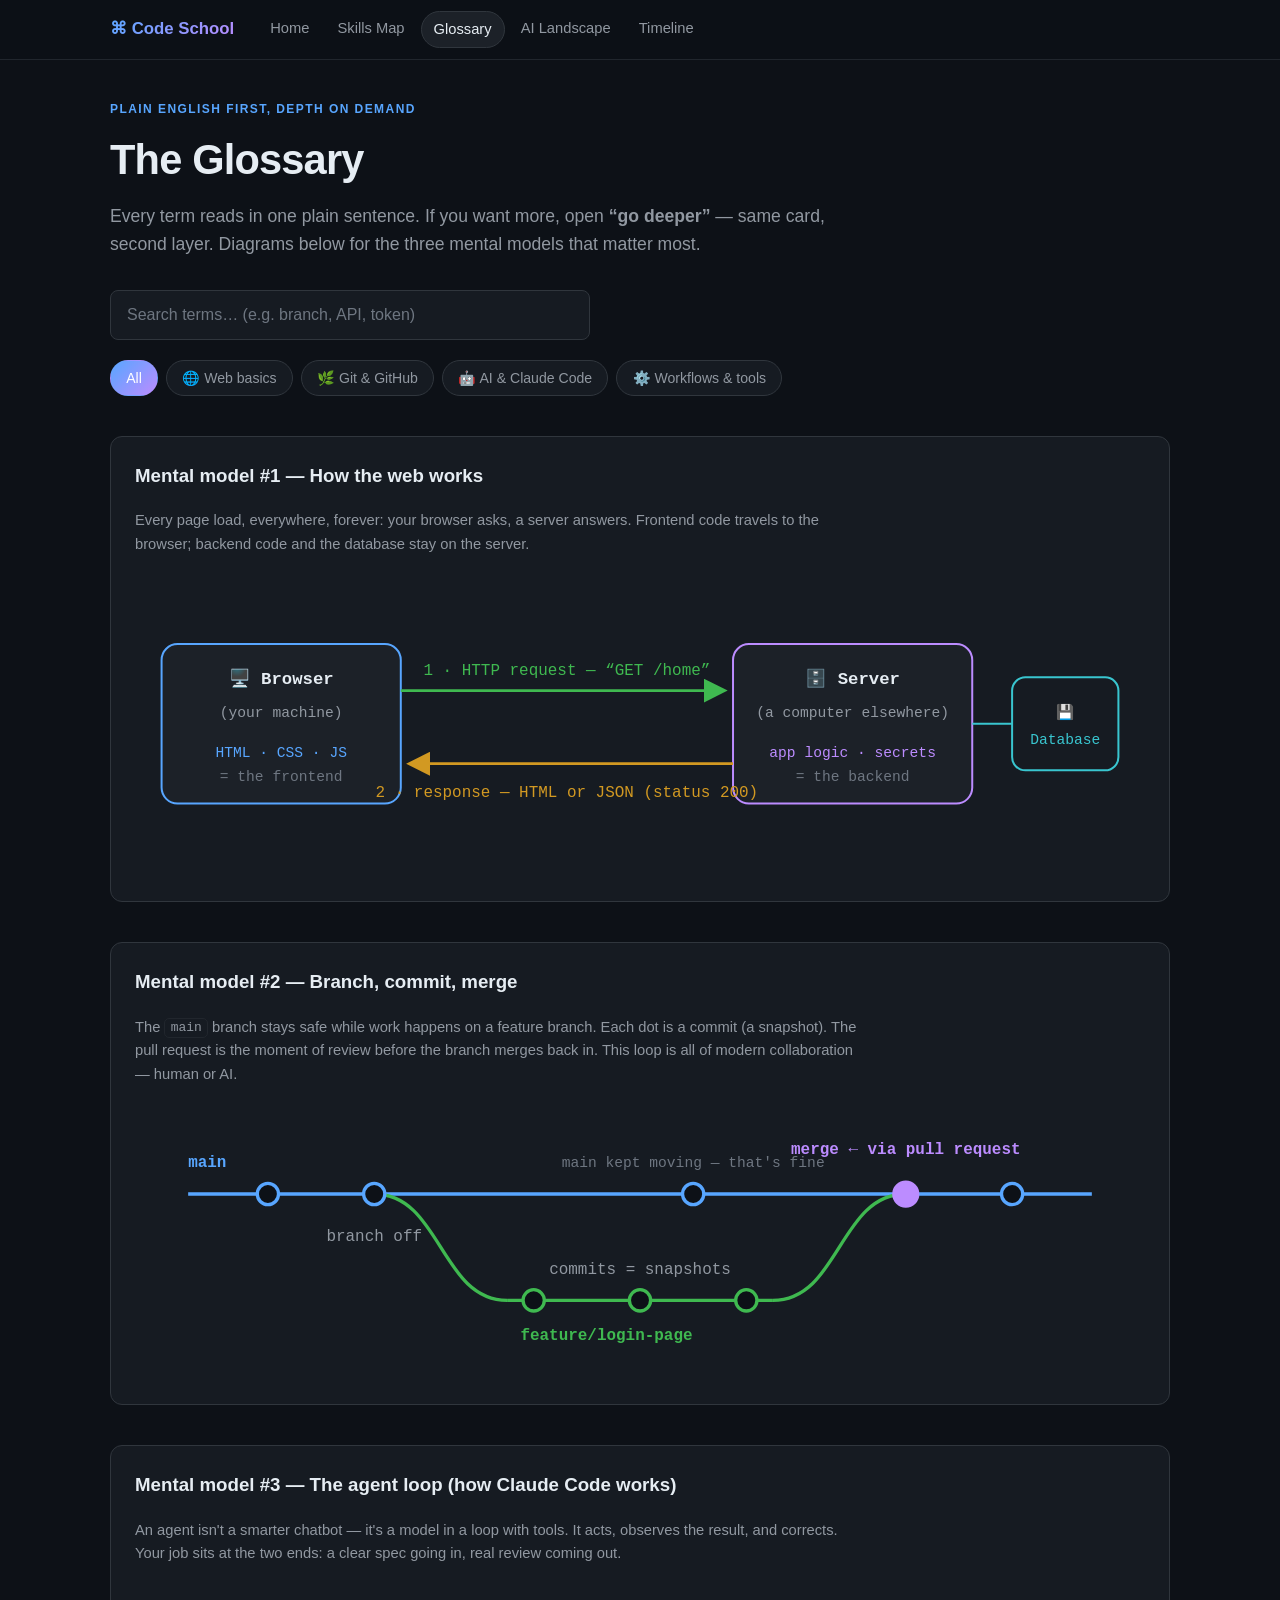
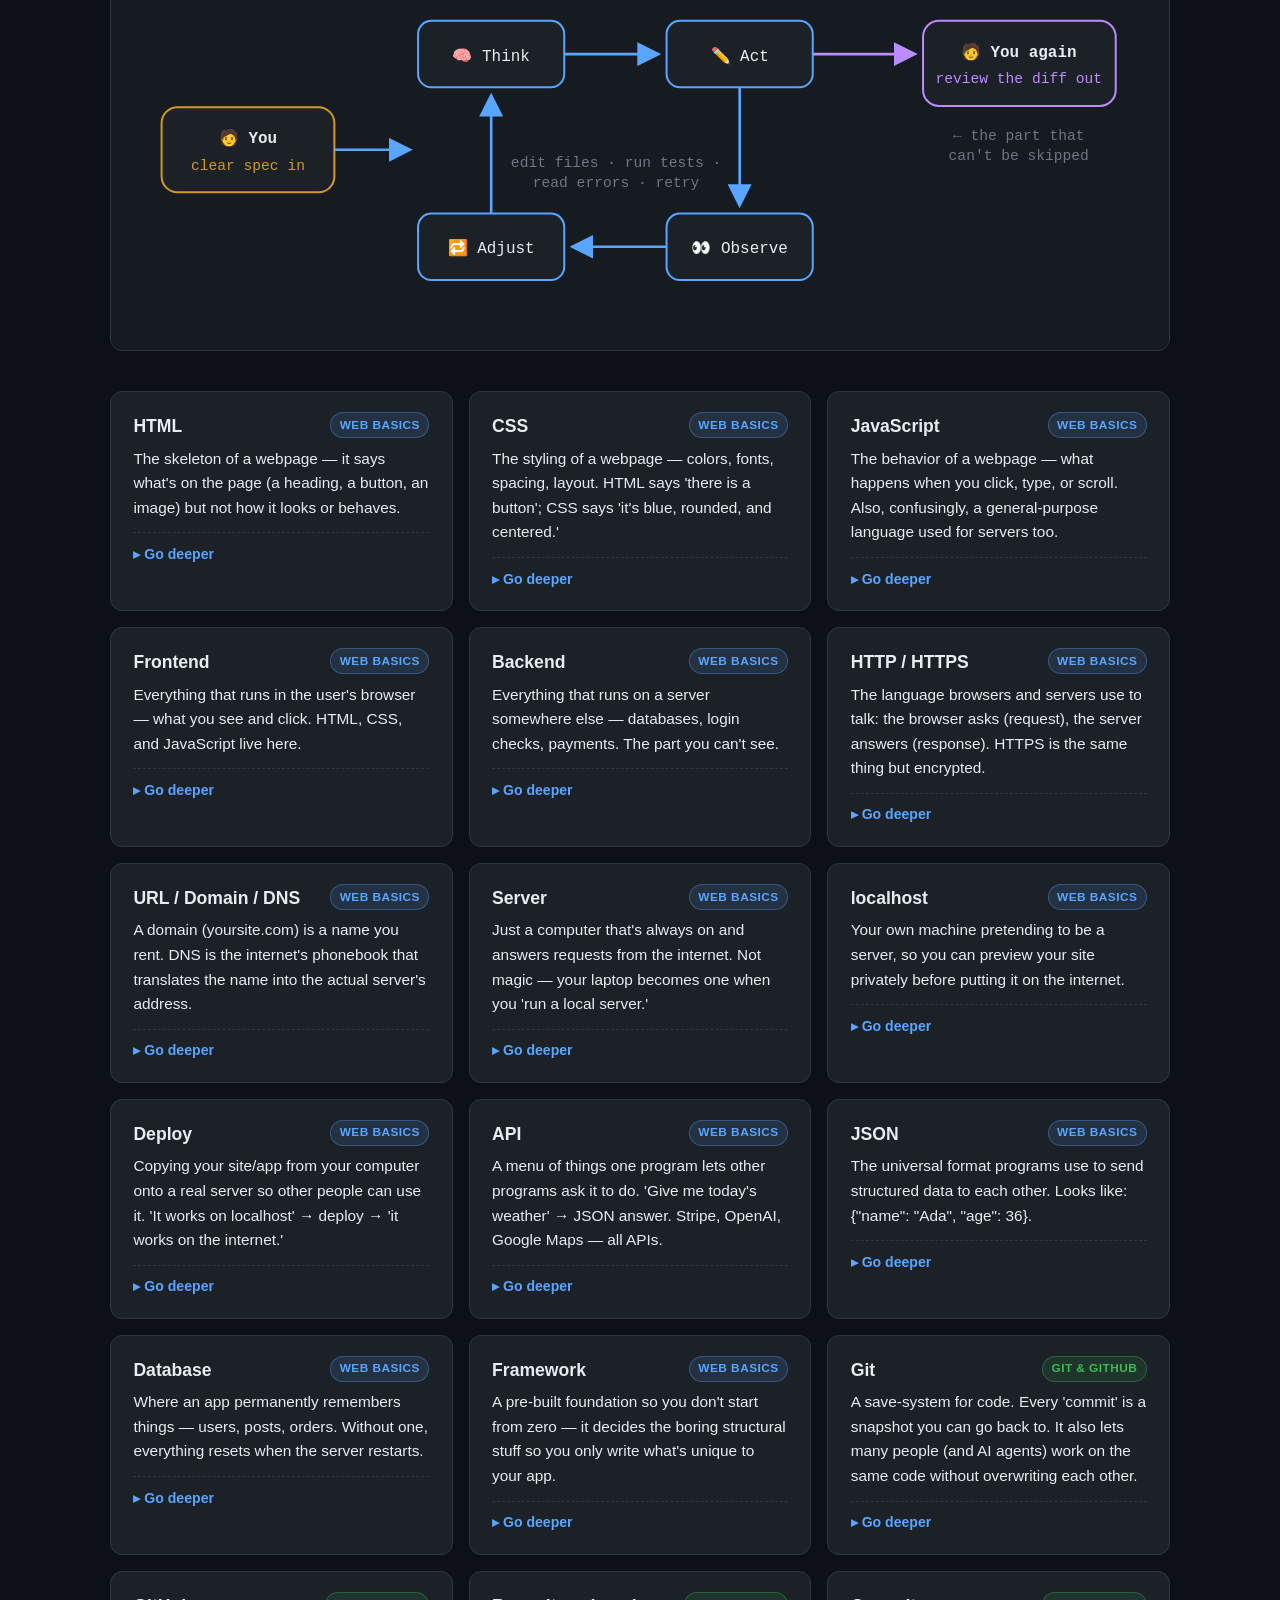
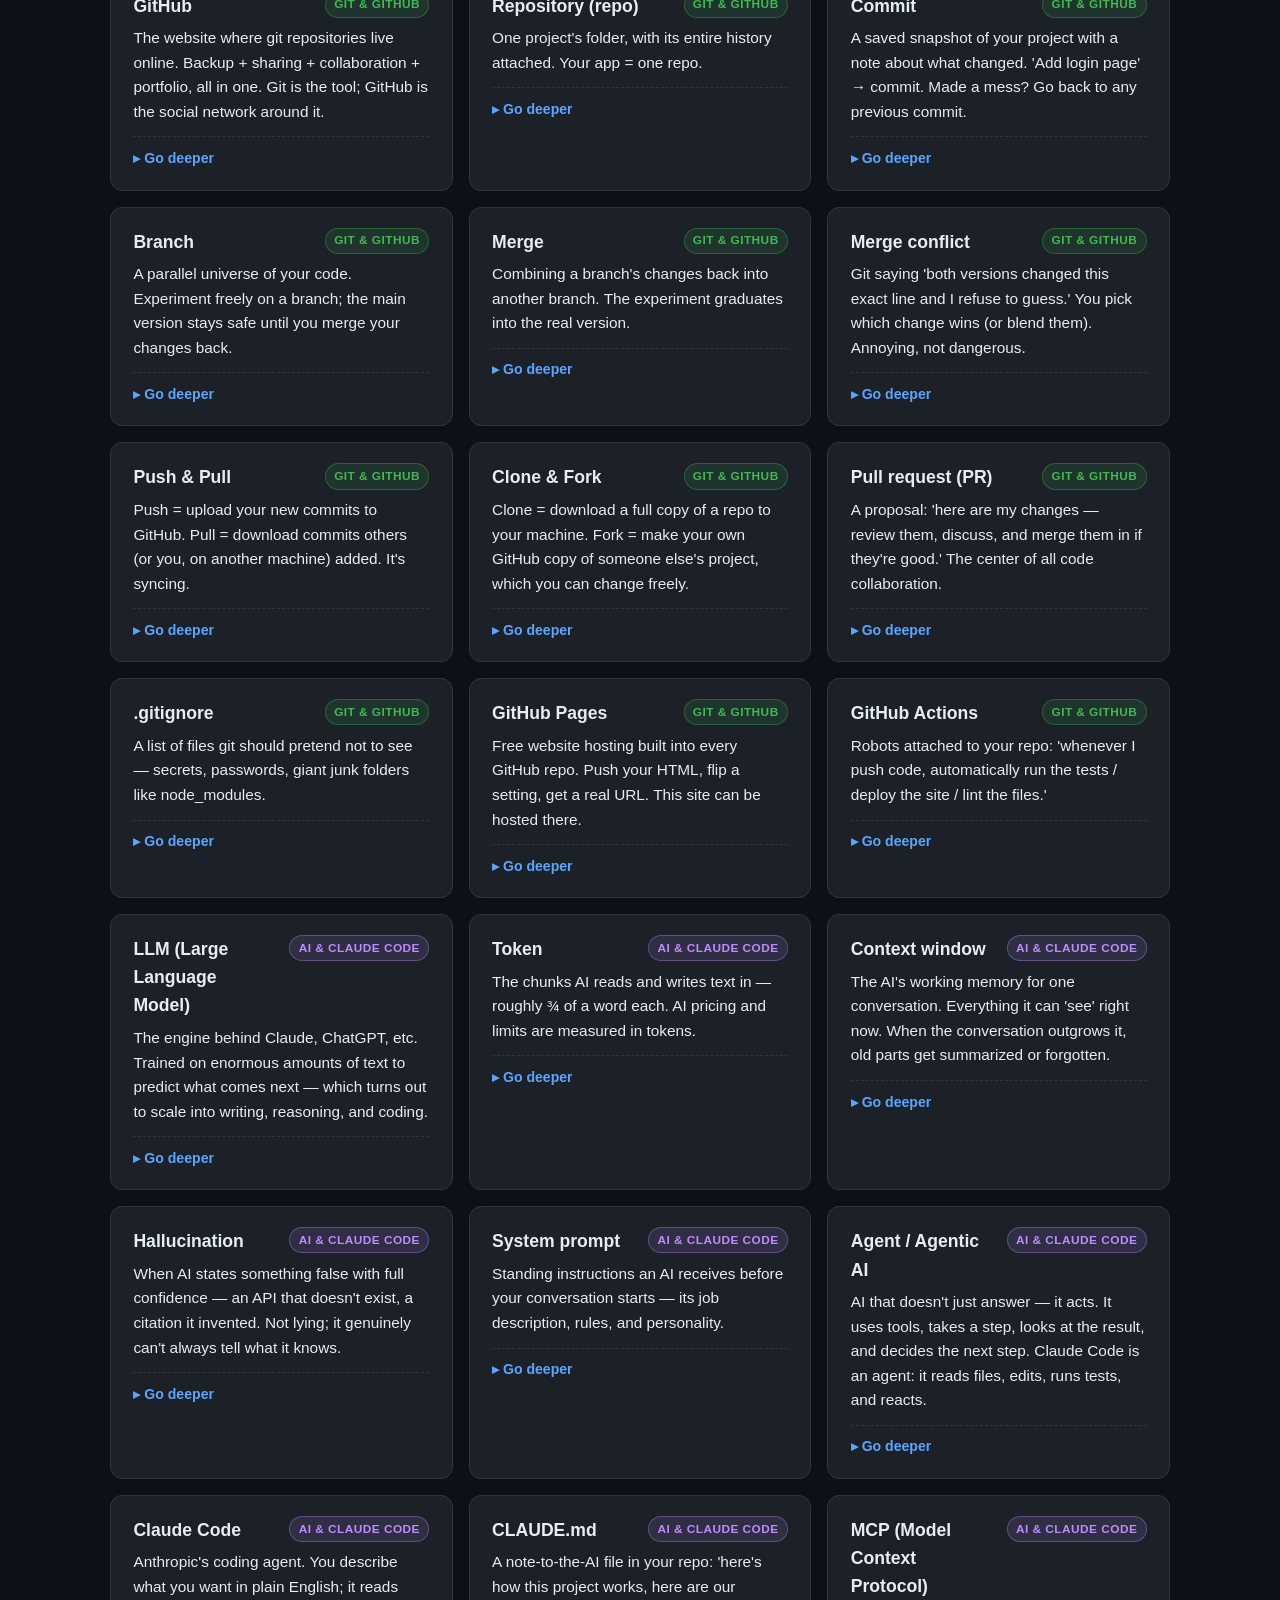
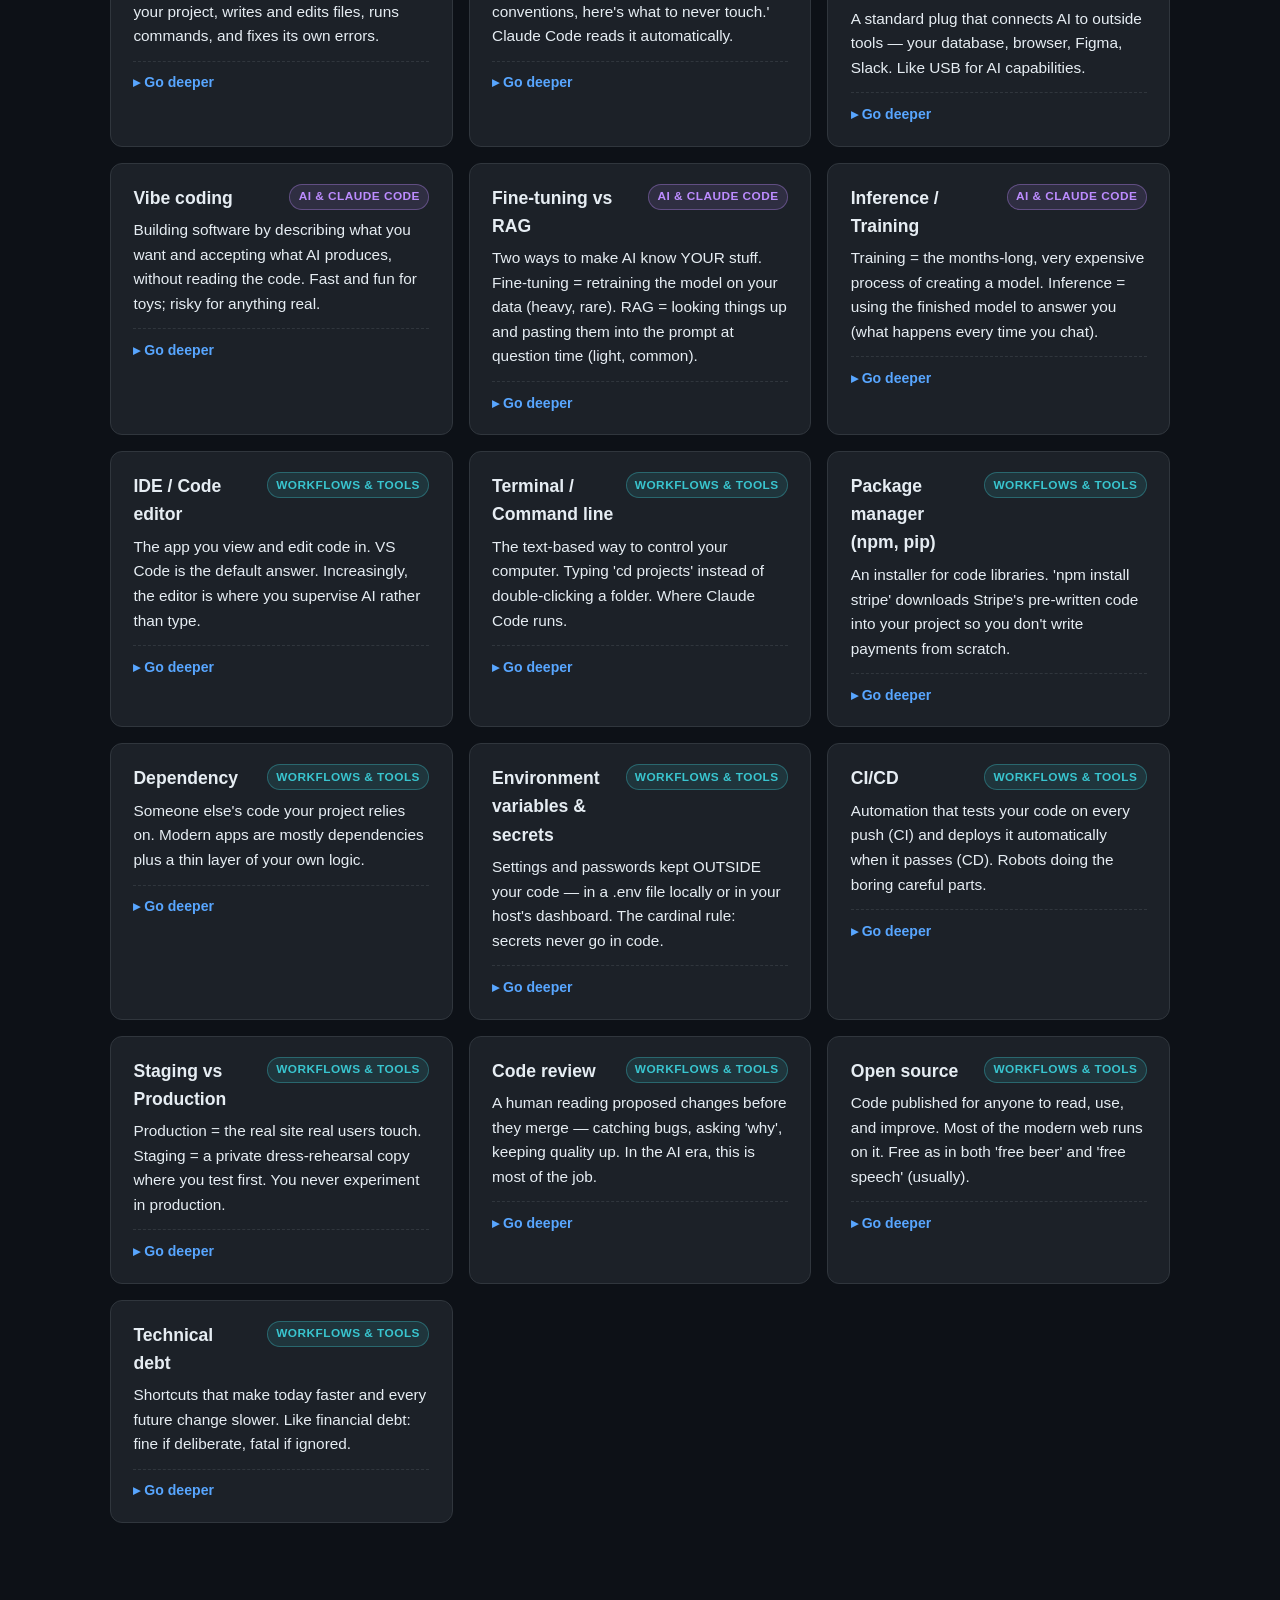
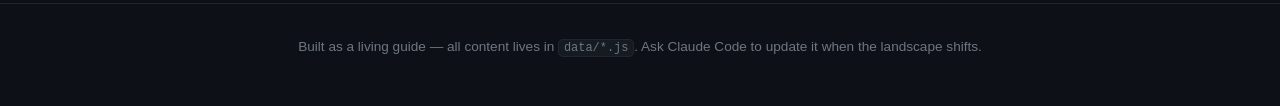
==== glossary.html @ ea749954 "Initial commit" ====
<!DOCTYPE html>
<html lang="en">
<head>
  <meta charset="UTF-8" />
  <meta name="viewport" content="width=device-width, initial-scale=1.0" />
  <title>Glossary — Code School</title>
  <link rel="stylesheet" href="css/style.css" />
</head>
<body data-page="glossary">

  <main class="wrap">
    <header class="page-head">
      <div class="kicker">Plain English first, depth on demand</div>
      <h1>The Glossary</h1>
      <p class="lede">
        Every term reads in one plain sentence. If you want more, open
        <strong>“go deeper”</strong> — same card, second layer. Diagrams below for the
        three mental models that matter most.
      </p>
    </header>

    <input class="search" id="search" type="search" placeholder="Search terms… (e.g. branch, API, token)" />

    <div class="chips" id="cat-chips">
      <button class="chip on" data-cat="all">All</button>
      <button class="chip" data-cat="web">🌐 Web basics</button>
      <button class="chip" data-cat="git">🌿 Git &amp; GitHub</button>
      <button class="chip" data-cat="ai">🤖 AI &amp; Claude Code</button>
      <button class="chip" data-cat="workflow">⚙️ Workflows &amp; tools</button>
    </div>

    <!-- ============ DIAGRAM 1: how the web works ============ -->
    <section class="diagram-block" data-diagram data-cats="web all">
      <h3>Mental model #1 — How the web works</h3>
      <p class="caption">
        Every page load, everywhere, forever: your browser asks, a server answers.
        Frontend code travels to the browser; backend code and the database stay on the server.
      </p>
      <svg viewBox="0 0 760 230" xmlns="http://www.w3.org/2000/svg" font-family="ui-monospace, Menlo, monospace" font-size="13">
        <!-- browser -->
        <rect x="20" y="55" width="180" height="120" rx="12" fill="#1c2128" stroke="#58a6ff" stroke-width="1.5"/>
        <text x="110" y="85" text-anchor="middle" fill="#e6edf3" font-weight="bold">🖥️ Browser</text>
        <text x="110" y="110" text-anchor="middle" fill="#9198a1" font-size="11">(your machine)</text>
        <text x="110" y="140" text-anchor="middle" fill="#58a6ff" font-size="11">HTML · CSS · JS</text>
        <text x="110" y="158" text-anchor="middle" fill="#6e7681" font-size="11">= the frontend</text>
        <!-- server -->
        <rect x="450" y="55" width="180" height="120" rx="12" fill="#1c2128" stroke="#bc8cff" stroke-width="1.5"/>
        <text x="540" y="85" text-anchor="middle" fill="#e6edf3" font-weight="bold">🗄️ Server</text>
        <text x="540" y="110" text-anchor="middle" fill="#9198a1" font-size="11">(a computer elsewhere)</text>
        <text x="540" y="140" text-anchor="middle" fill="#bc8cff" font-size="11">app logic · secrets</text>
        <text x="540" y="158" text-anchor="middle" fill="#6e7681" font-size="11">= the backend</text>
        <!-- db -->
        <rect x="660" y="80" width="80" height="70" rx="10" fill="#161b22" stroke="#39c5cf" stroke-width="1.5"/>
        <text x="700" y="110" text-anchor="middle" fill="#39c5cf" font-size="11">💾</text>
        <text x="700" y="130" text-anchor="middle" fill="#39c5cf" font-size="11">Database</text>
        <line x1="630" y1="115" x2="660" y2="115" stroke="#39c5cf" stroke-width="1.5"/>
        <!-- request arrow -->
        <line x1="200" y1="90" x2="442" y2="90" stroke="#3fb950" stroke-width="2" marker-end="url(#ag)"/>
        <text x="325" y="78" text-anchor="middle" fill="#3fb950" font-size="12">1 · HTTP request — “GET /home”</text>
        <!-- response arrow -->
        <line x1="450" y1="145" x2="208" y2="145" stroke="#d29922" stroke-width="2" marker-end="url(#ay)"/>
        <text x="325" y="170" text-anchor="middle" fill="#d29922" font-size="12">2 · response — HTML or JSON (status 200)</text>
        <defs>
          <marker id="ag" markerWidth="9" markerHeight="9" refX="7" refY="4.5" orient="auto"><path d="M0,0 L9,4.5 L0,9 z" fill="#3fb950"/></marker>
          <marker id="ay" markerWidth="9" markerHeight="9" refX="7" refY="4.5" orient="auto"><path d="M0,0 L9,4.5 L0,9 z" fill="#d29922"/></marker>
        </defs>
      </svg>
    </section>

    <!-- ============ DIAGRAM 2: git branching ============ -->
    <section class="diagram-block" data-diagram data-cats="git all">
      <h3>Mental model #2 — Branch, commit, merge</h3>
      <p class="caption">
        The <code>main</code> branch stays safe while work happens on a feature branch.
        Each dot is a commit (a snapshot). The pull request is the moment of review
        before the branch merges back in. This loop is all of modern collaboration —
        human or AI.
      </p>
      <svg viewBox="0 0 760 210" xmlns="http://www.w3.org/2000/svg" font-family="ui-monospace, Menlo, monospace" font-size="12">
        <!-- main line -->
        <line x1="40" y1="70" x2="720" y2="70" stroke="#58a6ff" stroke-width="2.5"/>
        <text x="40" y="50" fill="#58a6ff" font-weight="bold">main</text>
        <!-- branch out -->
        <path d="M 180 70 C 230 70 230 150 280 150" fill="none" stroke="#3fb950" stroke-width="2.5"/>
        <line x1="280" y1="150" x2="480" y2="150" stroke="#3fb950" stroke-width="2.5"/>
        <path d="M 480 150 C 530 150 530 70 580 70" fill="none" stroke="#3fb950" stroke-width="2.5"/>
        <text x="290" y="180" fill="#3fb950" font-weight="bold">feature/login-page</text>
        <!-- commits on main -->
        <circle cx="100" cy="70" r="8" fill="#0d1117" stroke="#58a6ff" stroke-width="2.5"/>
        <circle cx="180" cy="70" r="8" fill="#0d1117" stroke="#58a6ff" stroke-width="2.5"/>
        <circle cx="420" cy="70" r="8" fill="#0d1117" stroke="#58a6ff" stroke-width="2.5"/>
        <circle cx="580" cy="70" r="9" fill="#bc8cff" stroke="#bc8cff" stroke-width="2.5"/>
        <circle cx="660" cy="70" r="8" fill="#0d1117" stroke="#58a6ff" stroke-width="2.5"/>
        <!-- commits on branch -->
        <circle cx="300" cy="150" r="8" fill="#0d1117" stroke="#3fb950" stroke-width="2.5"/>
        <circle cx="380" cy="150" r="8" fill="#0d1117" stroke="#3fb950" stroke-width="2.5"/>
        <circle cx="460" cy="150" r="8" fill="#0d1117" stroke="#3fb950" stroke-width="2.5"/>
        <!-- labels -->
        <text x="180" y="105" text-anchor="middle" fill="#9198a1">branch off</text>
        <text x="380" y="130" text-anchor="middle" fill="#9198a1">commits = snapshots</text>
        <text x="580" y="40" text-anchor="middle" fill="#bc8cff" font-weight="bold">merge ← via pull request</text>
        <text x="420" y="50" text-anchor="middle" fill="#6e7681" font-size="11">main kept moving — that's fine</text>
      </svg>
    </section>

    <!-- ============ DIAGRAM 3: the agent loop ============ -->
    <section class="diagram-block" data-diagram data-cats="ai all">
      <h3>Mental model #3 — The agent loop (how Claude Code works)</h3>
      <p class="caption">
        An agent isn't a smarter chatbot — it's a model in a loop with tools. It acts,
        observes the result, and corrects. Your job sits at the two ends: a clear spec
        going in, real review coming out.
      </p>
      <svg viewBox="0 0 760 260" xmlns="http://www.w3.org/2000/svg" font-family="ui-monospace, Menlo, monospace" font-size="12">
        <defs>
          <marker id="ab" markerWidth="9" markerHeight="9" refX="7" refY="4.5" orient="auto"><path d="M0,0 L9,4.5 L0,9 z" fill="#58a6ff"/></marker>
          <marker id="ap" markerWidth="9" markerHeight="9" refX="7" refY="4.5" orient="auto"><path d="M0,0 L9,4.5 L0,9 z" fill="#bc8cff"/></marker>
        </defs>
        <!-- you (spec) -->
        <rect x="20" y="95" width="130" height="64" rx="12" fill="#1c2128" stroke="#d29922" stroke-width="1.5"/>
        <text x="85" y="122" text-anchor="middle" fill="#e6edf3" font-weight="bold">🧑 You</text>
        <text x="85" y="142" text-anchor="middle" fill="#d29922" font-size="11">clear spec in</text>
        <line x1="150" y1="127" x2="205" y2="127" stroke="#58a6ff" stroke-width="2" marker-end="url(#ab)"/>
        <!-- loop boxes -->
        <rect x="213" y="30" width="110" height="50" rx="10" fill="#1c2128" stroke="#58a6ff" stroke-width="1.5"/>
        <text x="268" y="60" text-anchor="middle" fill="#e6edf3">🧠 Think</text>
        <rect x="400" y="30" width="110" height="50" rx="10" fill="#1c2128" stroke="#58a6ff" stroke-width="1.5"/>
        <text x="455" y="60" text-anchor="middle" fill="#e6edf3">✏️ Act</text>
        <rect x="400" y="175" width="110" height="50" rx="10" fill="#1c2128" stroke="#58a6ff" stroke-width="1.5"/>
        <text x="455" y="205" text-anchor="middle" fill="#e6edf3">👀 Observe</text>
        <rect x="213" y="175" width="110" height="50" rx="10" fill="#1c2128" stroke="#58a6ff" stroke-width="1.5"/>
        <text x="268" y="205" text-anchor="middle" fill="#e6edf3">🔁 Adjust</text>
        <!-- loop arrows -->
        <line x1="323" y1="55" x2="392" y2="55" stroke="#58a6ff" stroke-width="2" marker-end="url(#ab)"/>
        <line x1="455" y1="80" x2="455" y2="167" stroke="#58a6ff" stroke-width="2" marker-end="url(#ab)"/>
        <line x1="400" y1="200" x2="331" y2="200" stroke="#58a6ff" stroke-width="2" marker-end="url(#ab)"/>
        <line x1="268" y1="175" x2="268" y2="88" stroke="#58a6ff" stroke-width="2" marker-end="url(#ab)"/>
        <text x="362" y="140" text-anchor="middle" fill="#6e7681" font-size="11">edit files · run tests ·</text>
        <text x="362" y="155" text-anchor="middle" fill="#6e7681" font-size="11">read errors · retry</text>
        <!-- out to review -->
        <line x1="510" y1="55" x2="585" y2="55" stroke="#bc8cff" stroke-width="2" marker-end="url(#ap)"/>
        <rect x="593" y="30" width="145" height="64" rx="12" fill="#1c2128" stroke="#bc8cff" stroke-width="1.5"/>
        <text x="665" y="57" text-anchor="middle" fill="#e6edf3" font-weight="bold">🧑 You again</text>
        <text x="665" y="77" text-anchor="middle" fill="#bc8cff" font-size="11">review the diff out</text>
        <text x="665" y="120" text-anchor="middle" fill="#6e7681" font-size="11">← the part that</text>
        <text x="665" y="135" text-anchor="middle" fill="#6e7681" font-size="11">can't be skipped</text>
      </svg>
    </section>

    <div id="terms-root" class="grid grid-2" style="margin-top: 2rem;"></div>
    <p id="no-results" class="hidden" style="color: var(--text-dim); text-align: center; margin-top: 2rem;">
      No terms match — try fewer letters?
    </p>
  </main>

  <script src="data/glossary-data.js"></script>
  <script>
    const termsRoot = document.getElementById("terms-root");
    const noResults = document.getElementById("no-results");
    const searchBox = document.getElementById("search");
    let activeCat = "all";

    function esc(s) {
      return s ? s.replace(/&/g, "&amp;").replace(/</g, "&lt;").replace(/>/g, "&gt;") : "";
    }

    function render() {
      const q = searchBox.value.trim().toLowerCase();
      const shown = GLOSSARY.filter((t) => {
        const catOk = activeCat === "all" || t.cat === activeCat;
        const qOk = !q || (t.term + " " + t.eli5 + " " + (t.deeper || "")).toLowerCase().includes(q);
        return catOk && qOk;
      });

      // diagrams only show when their category (or All) is active and there's no search
      document.querySelectorAll("[data-diagram]").forEach((d) => {
        const ok = !q && d.dataset.cats.split(" ").includes(activeCat);
        d.classList.toggle("hidden", !ok);
      });

      termsRoot.innerHTML = shown
        .map((t) => {
          const cat = GLOSSARY_CATS[t.cat];
          return `
          <div class="card term-card">
            <div class="term-top">
              <h3>${esc(t.term)}</h3>
              <span class="badge ${cat.badge}">${cat.label}</span>
            </div>
            <p class="eli5">${esc(t.eli5)}</p>
            ${
              t.deeper
                ? `<details class="deeper">
                    <summary>Go deeper</summary>
                    <div class="deeper-body">${esc(t.deeper)}</div>
                  </details>`
                : ""
            }
          </div>`;
        })
        .join("");

      noResults.classList.toggle("hidden", shown.length > 0);
    }

    document.getElementById("cat-chips").addEventListener("click", (e) => {
      const btn = e.target.closest(".chip");
      if (!btn) return;
      document.querySelectorAll("#cat-chips .chip").forEach((c) => c.classList.remove("on"));
      btn.classList.add("on");
      activeCat = btn.dataset.cat;
      render();
    });

    searchBox.addEventListener("input", render);
    render();
  </script>
  <script src="js/main.js"></script>
</body>
</html>
---- css/style.css ----
/* ============================================================
   Code School — shared design system
   ============================================================ */

:root {
  --bg: #0d1117;
  --bg-raised: #161b22;
  --bg-card: #1c2128;
  --border: #30363d;
  --border-soft: #21262d;
  --text: #e6edf3;
  --text-dim: #9198a1;
  --text-faint: #6e7681;

  --accent: #58a6ff;
  --accent-2: #bc8cff;
  --gradient: linear-gradient(135deg, #58a6ff, #bc8cff);

  --green: #3fb950;
  --green-bg: rgba(63, 185, 80, 0.12);
  --yellow: #d29922;
  --yellow-bg: rgba(210, 153, 34, 0.12);
  --red: #f85149;
  --red-bg: rgba(248, 81, 73, 0.12);
  --gray: #8b949e;
  --gray-bg: rgba(139, 148, 158, 0.12);
  --cyan: #39c5cf;
  --cyan-bg: rgba(57, 197, 207, 0.12);

  --radius: 12px;
  --radius-sm: 8px;
  --maxw: 1100px;
  --font: -apple-system, BlinkMacSystemFont, "Segoe UI", Roboto, Helvetica, Arial, sans-serif;
  --mono: ui-monospace, "SF Mono", SFMono-Regular, Menlo, Consolas, monospace;
}

* { box-sizing: border-box; }

html { scroll-behavior: smooth; }

body {
  margin: 0;
  background: var(--bg);
  color: var(--text);
  font-family: var(--font);
  line-height: 1.6;
  -webkit-font-smoothing: antialiased;
}

a { color: var(--accent); text-decoration: none; }
a:hover { text-decoration: underline; }

code, .mono {
  font-family: var(--mono);
  font-size: 0.88em;
  background: var(--bg-raised);
  border: 1px solid var(--border-soft);
  border-radius: 5px;
  padding: 0.1em 0.4em;
}

/* ---------- Nav ---------- */

.nav {
  position: sticky;
  top: 0;
  z-index: 50;
  background: rgba(13, 17, 23, 0.85);
  backdrop-filter: blur(12px);
  border-bottom: 1px solid var(--border-soft);
}

.nav-inner {
  max-width: var(--maxw);
  margin: 0 auto;
  padding: 0.7rem 1.25rem;
  display: flex;
  align-items: center;
  gap: 1.5rem;
  flex-wrap: wrap;
}

.nav-logo {
  font-weight: 700;
  font-size: 1.05rem;
  background: var(--gradient);
  -webkit-background-clip: text;
  background-clip: text;
  color: transparent;
  white-space: nowrap;
}
.nav-logo:hover { text-decoration: none; }

.nav-links {
  display: flex;
  gap: 0.25rem;
  flex-wrap: wrap;
}

.nav-links a {
  color: var(--text-dim);
  padding: 0.35rem 0.75rem;
  border-radius: 999px;
  font-size: 0.92rem;
  transition: color 0.15s, background 0.15s;
}

.nav-links a:hover {
  color: var(--text);
  background: var(--bg-card);
  text-decoration: none;
}

.nav-links a.active {
  color: var(--text);
  background: var(--bg-card);
  border: 1px solid var(--border);
}

/* ---------- Layout ---------- */

.wrap {
  max-width: var(--maxw);
  margin: 0 auto;
  padding: 2.5rem 1.25rem 5rem;
}

.page-head { margin-bottom: 2rem; }

.page-head h1 {
  font-size: clamp(1.8rem, 4vw, 2.6rem);
  margin: 0 0 0.5rem;
  letter-spacing: -0.02em;
}

.page-head .lede {
  color: var(--text-dim);
  font-size: 1.1rem;
  max-width: 46rem;
  margin: 0;
}

.kicker {
  text-transform: uppercase;
  letter-spacing: 0.12em;
  font-size: 0.75rem;
  font-weight: 600;
  color: var(--accent);
  margin-bottom: 0.5rem;
}

/* ---------- Cards ---------- */

.card {
  background: var(--bg-card);
  border: 1px solid var(--border);
  border-radius: var(--radius);
  padding: 1.25rem 1.4rem;
}

.card h3 { margin: 0 0 0.4rem; font-size: 1.05rem; }

.grid {
  display: grid;
  gap: 1rem;
}
.grid-2 { grid-template-columns: repeat(auto-fill, minmax(320px, 1fr)); }
.grid-3 { grid-template-columns: repeat(auto-fill, minmax(260px, 1fr)); }

/* ---------- Badges & pills ---------- */

.badge {
  display: inline-flex;
  align-items: center;
  gap: 0.35em;
  font-size: 0.74rem;
  font-weight: 600;
  letter-spacing: 0.04em;
  text-transform: uppercase;
  padding: 0.22em 0.7em;
  border-radius: 999px;
  white-space: nowrap;
}

.badge-green  { color: var(--green);  background: var(--green-bg);  border: 1px solid rgba(63,185,80,0.35); }
.badge-yellow { color: var(--yellow); background: var(--yellow-bg); border: 1px solid rgba(210,153,34,0.35); }
.badge-red    { color: var(--red);    background: var(--red-bg);    border: 1px solid rgba(248,81,73,0.35); }
.badge-gray   { color: var(--gray);   background: var(--gray-bg);   border: 1px solid rgba(139,148,158,0.35); }
.badge-cyan   { color: var(--cyan);   background: var(--cyan-bg);   border: 1px solid rgba(57,197,207,0.35); }
.badge-purple { color: var(--accent-2); background: rgba(188,140,255,0.12); border: 1px solid rgba(188,140,255,0.35); }
.badge-blue   { color: var(--accent); background: rgba(88,166,255,0.12); border: 1px solid rgba(88,166,255,0.35); }

/* ---------- Filter chips ---------- */

.chips {
  display: flex;
  gap: 0.5rem;
  flex-wrap: wrap;
  margin: 1.25rem 0;
}

.chip {
  font: inherit;
  font-size: 0.88rem;
  color: var(--text-dim);
  background: var(--bg-raised);
  border: 1px solid var(--border);
  border-radius: 999px;
  padding: 0.35rem 0.95rem;
  cursor: pointer;
  transition: all 0.15s;
}

.chip:hover { color: var(--text); border-color: var(--text-faint); }

.chip.on {
  color: #fff;
  background: var(--gradient);
  border-color: transparent;
}

/* ---------- Search ---------- */

.search {
  width: 100%;
  max-width: 30rem;
  font: inherit;
  font-size: 1rem;
  color: var(--text);
  background: var(--bg-raised);
  border: 1px solid var(--border);
  border-radius: var(--radius-sm);
  padding: 0.7rem 1rem;
  outline: none;
  transition: border-color 0.15s;
}
.search:focus { border-color: var(--accent); }
.search::placeholder { color: var(--text-faint); }

/* ---------- Details / expanders ---------- */

details.deeper {
  margin-top: 0.75rem;
  border-top: 1px dashed var(--border);
  padding-top: 0.6rem;
}

details.deeper summary {
  cursor: pointer;
  color: var(--accent);
  font-size: 0.88rem;
  font-weight: 600;
  list-style: none;
  user-select: none;
}
details.deeper summary::-webkit-details-marker { display: none; }
details.deeper summary::before { content: "▸ "; }
details.deeper[open] summary::before { content: "▾ "; }

details.deeper .deeper-body {
  margin-top: 0.5rem;
  color: var(--text-dim);
  font-size: 0.94rem;
}

/* ---------- Hero (index) ---------- */

.hero {
  text-align: center;
  padding: 4rem 1rem 3rem;
}

.hero h1 {
  font-size: clamp(2.2rem, 6vw, 3.6rem);
  letter-spacing: -0.03em;
  margin: 0 0 1rem;
  line-height: 1.15;
}

.hero h1 .grad {
  background: var(--gradient);
  -webkit-background-clip: text;
  background-clip: text;
  color: transparent;
}

.hero p {
  color: var(--text-dim);
  font-size: 1.15rem;
  max-width: 42rem;
  margin: 0 auto;
}

.section-cards {
  display: grid;
  grid-template-columns: repeat(auto-fit, minmax(240px, 1fr));
  gap: 1rem;
  margin-top: 2.5rem;
}

.section-card {
  display: block;
  text-align: left;
  background: var(--bg-card);
  border: 1px solid var(--border);
  border-radius: var(--radius);
  padding: 1.4rem;
  color: var(--text);
  transition: transform 0.15s, border-color 0.15s;
}

.section-card:hover {
  transform: translateY(-3px);
  border-color: var(--accent);
  text-decoration: none;
}

.section-card .emoji { font-size: 1.8rem; display: block; margin-bottom: 0.6rem; }
.section-card h3 { margin: 0 0 0.35rem; font-size: 1.1rem; }
.section-card p { margin: 0; color: var(--text-dim); font-size: 0.92rem; }

/* ---------- Manifesto ---------- */

.manifesto {
  margin-top: 4rem;
  border-left: 3px solid;
  border-image: var(--gradient) 1;
  padding: 0.5rem 0 0.5rem 1.5rem;
}

.manifesto h2 { margin-top: 0; }
.manifesto p { color: var(--text-dim); max-width: 46rem; }
.manifesto strong { color: var(--text); }

/* ---------- Skills page ---------- */

.verdict-section { margin: 3rem 0; }

.verdict-head {
  display: flex;
  align-items: baseline;
  gap: 0.9rem;
  flex-wrap: wrap;
  margin-bottom: 0.35rem;
}

.verdict-head h2 { margin: 0; font-size: 1.5rem; }

.verdict-sub { color: var(--text-dim); margin: 0 0 1.25rem; max-width: 46rem; }

.skill-card { display: flex; flex-direction: column; gap: 0.5rem; }

.skill-top {
  display: flex;
  justify-content: space-between;
  align-items: flex-start;
  gap: 0.75rem;
}

.skill-card .why { color: var(--text-dim); font-size: 0.94rem; margin: 0; }

/* ---------- Glossary ---------- */

.term-card { scroll-margin-top: 5rem; }

.term-top {
  display: flex;
  justify-content: space-between;
  align-items: flex-start;
  gap: 0.75rem;
  margin-bottom: 0.4rem;
}

.term-top h3 { margin: 0; font-size: 1.1rem; }

.term-card .eli5 { margin: 0; font-size: 0.96rem; }

.diagram-block {
  margin: 2.5rem 0;
  background: var(--bg-raised);
  border: 1px solid var(--border);
  border-radius: var(--radius);
  padding: 1.5rem;
  overflow-x: auto;
}

.diagram-block h3 { margin-top: 0; }
.diagram-block .caption { color: var(--text-dim); font-size: 0.92rem; max-width: 46rem; }
.diagram-block svg { display: block; max-width: 100%; height: auto; }

/* ---------- Landscape ---------- */

.updated-badge {
  display: inline-flex;
  align-items: center;
  gap: 0.4em;
  font-size: 0.85rem;
  color: var(--text-dim);
  background: var(--bg-raised);
  border: 1px solid var(--border);
  border-radius: 999px;
  padding: 0.3em 0.9em;
  margin-top: 0.75rem;
}

.cap-domain { margin: 2.5rem 0; }
.cap-domain > h2 { font-size: 1.35rem; margin-bottom: 0.25rem; }
.cap-domain > .domain-sub { color: var(--text-dim); margin: 0 0 1rem; }

.cap-row {
  display: grid;
  grid-template-columns: 1fr auto auto;
  gap: 0.75rem 1.25rem;
  align-items: start;
  background: var(--bg-card);
  border: 1px solid var(--border);
  border-radius: var(--radius-sm);
  padding: 0.9rem 1.1rem;
  margin-bottom: 0.6rem;
}

.cap-row .cap-name { font-weight: 600; }
.cap-row .cap-note {
  grid-column: 1 / -1;
  color: var(--text-dim);
  font-size: 0.92rem;
  margin: 0;
}

@media (max-width: 600px) {
  .cap-row { grid-template-columns: 1fr; }
}

.legend {
  display: flex;
  gap: 1.25rem;
  flex-wrap: wrap;
  margin: 1.5rem 0;
  font-size: 0.88rem;
  color: var(--text-dim);
}
.legend span { display: inline-flex; align-items: center; gap: 0.4em; }

.dot { width: 10px; height: 10px; border-radius: 50%; display: inline-block; }
.dot-green { background: var(--green); }
.dot-yellow { background: var(--yellow); }
.dot-red { background: var(--red); }

/* ---------- Timeline ---------- */

.timeline { position: relative; margin: 3rem 0; padding-left: 2rem; }

.timeline::before {
  content: "";
  position: absolute;
  left: 7px;
  top: 0;
  bottom: 0;
  width: 2px;
  background: linear-gradient(180deg, #58a6ff, #bc8cff);
  opacity: 0.5;
}

.tl-item { position: relative; margin-bottom: 2.25rem; }

.tl-item::before {
  content: "";
  position: absolute;
  left: -2rem;
  top: 0.45rem;
  width: 16px;
  height: 16px;
  border-radius: 50%;
  background: var(--bg);
  border: 3px solid var(--accent);
}

.tl-item.future::before { border-color: var(--accent-2); border-style: dashed; }

.tl-era {
  font-family: var(--mono);
  font-size: 0.82rem;
  color: var(--accent);
  letter-spacing: 0.05em;
}

.tl-item.future .tl-era { color: var(--accent-2); }

.tl-item h3 { margin: 0.2rem 0 0.4rem; font-size: 1.2rem; }
.tl-item .tl-desc { color: var(--text-dim); margin: 0 0 0.6rem; max-width: 46rem; }

.tl-tags { display: flex; gap: 0.4rem; flex-wrap: wrap; margin-top: 0.5rem; }

.tl-verdict {
  background: var(--bg-card);
  border: 1px solid var(--border);
  border-radius: var(--radius-sm);
  padding: 0.7rem 1rem;
  font-size: 0.92rem;
  max-width: 46rem;
}
.tl-verdict .label { font-weight: 700; font-size: 0.78rem; text-transform: uppercase; letter-spacing: 0.06em; }
.tl-verdict .then { color: var(--yellow); }
.tl-verdict .still { color: var(--green); }
.tl-verdict p { margin: 0.25rem 0 0; color: var(--text-dim); }
.tl-verdict + .tl-verdict { margin-top: 0.5rem; }

/* ---------- Footer ---------- */

.footer {
  border-top: 1px solid var(--border-soft);
  color: var(--text-faint);
  font-size: 0.85rem;
  text-align: center;
  padding: 2rem 1rem 3rem;
}

.hidden { display: none !important; }
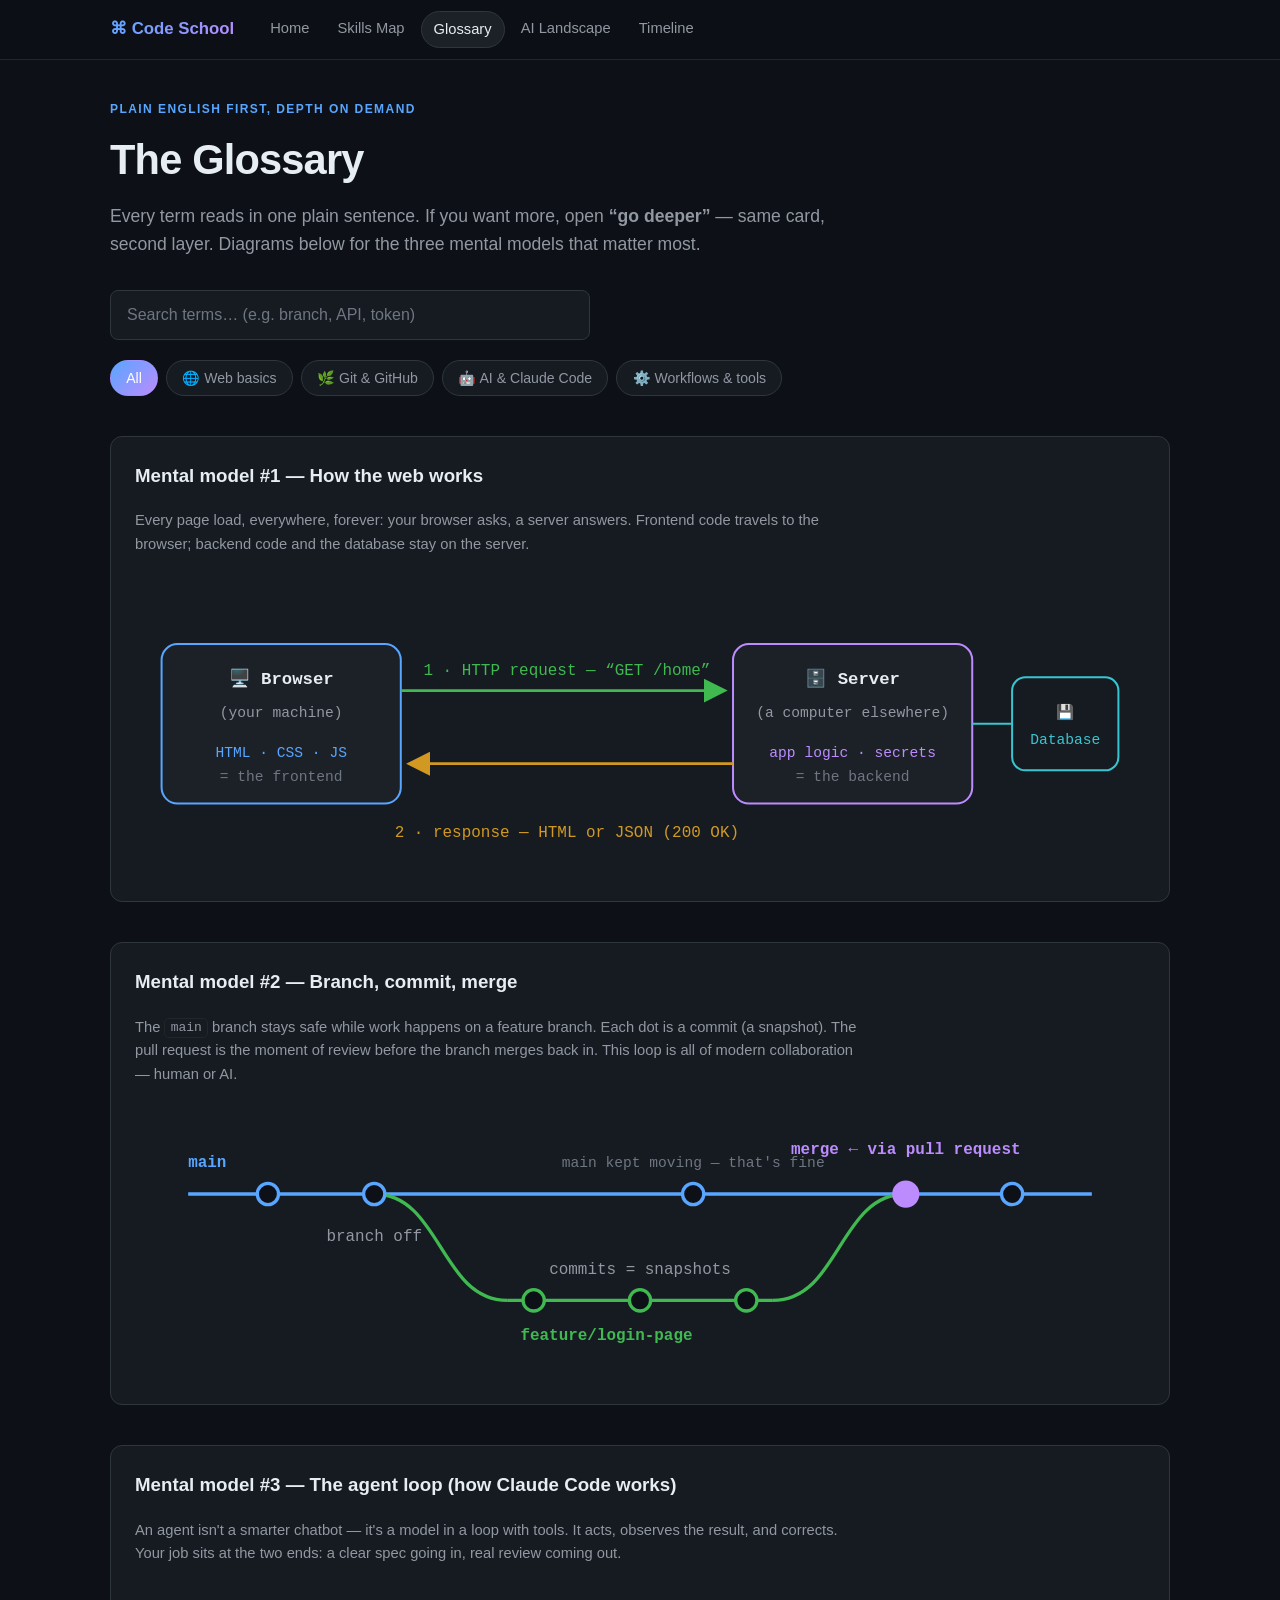
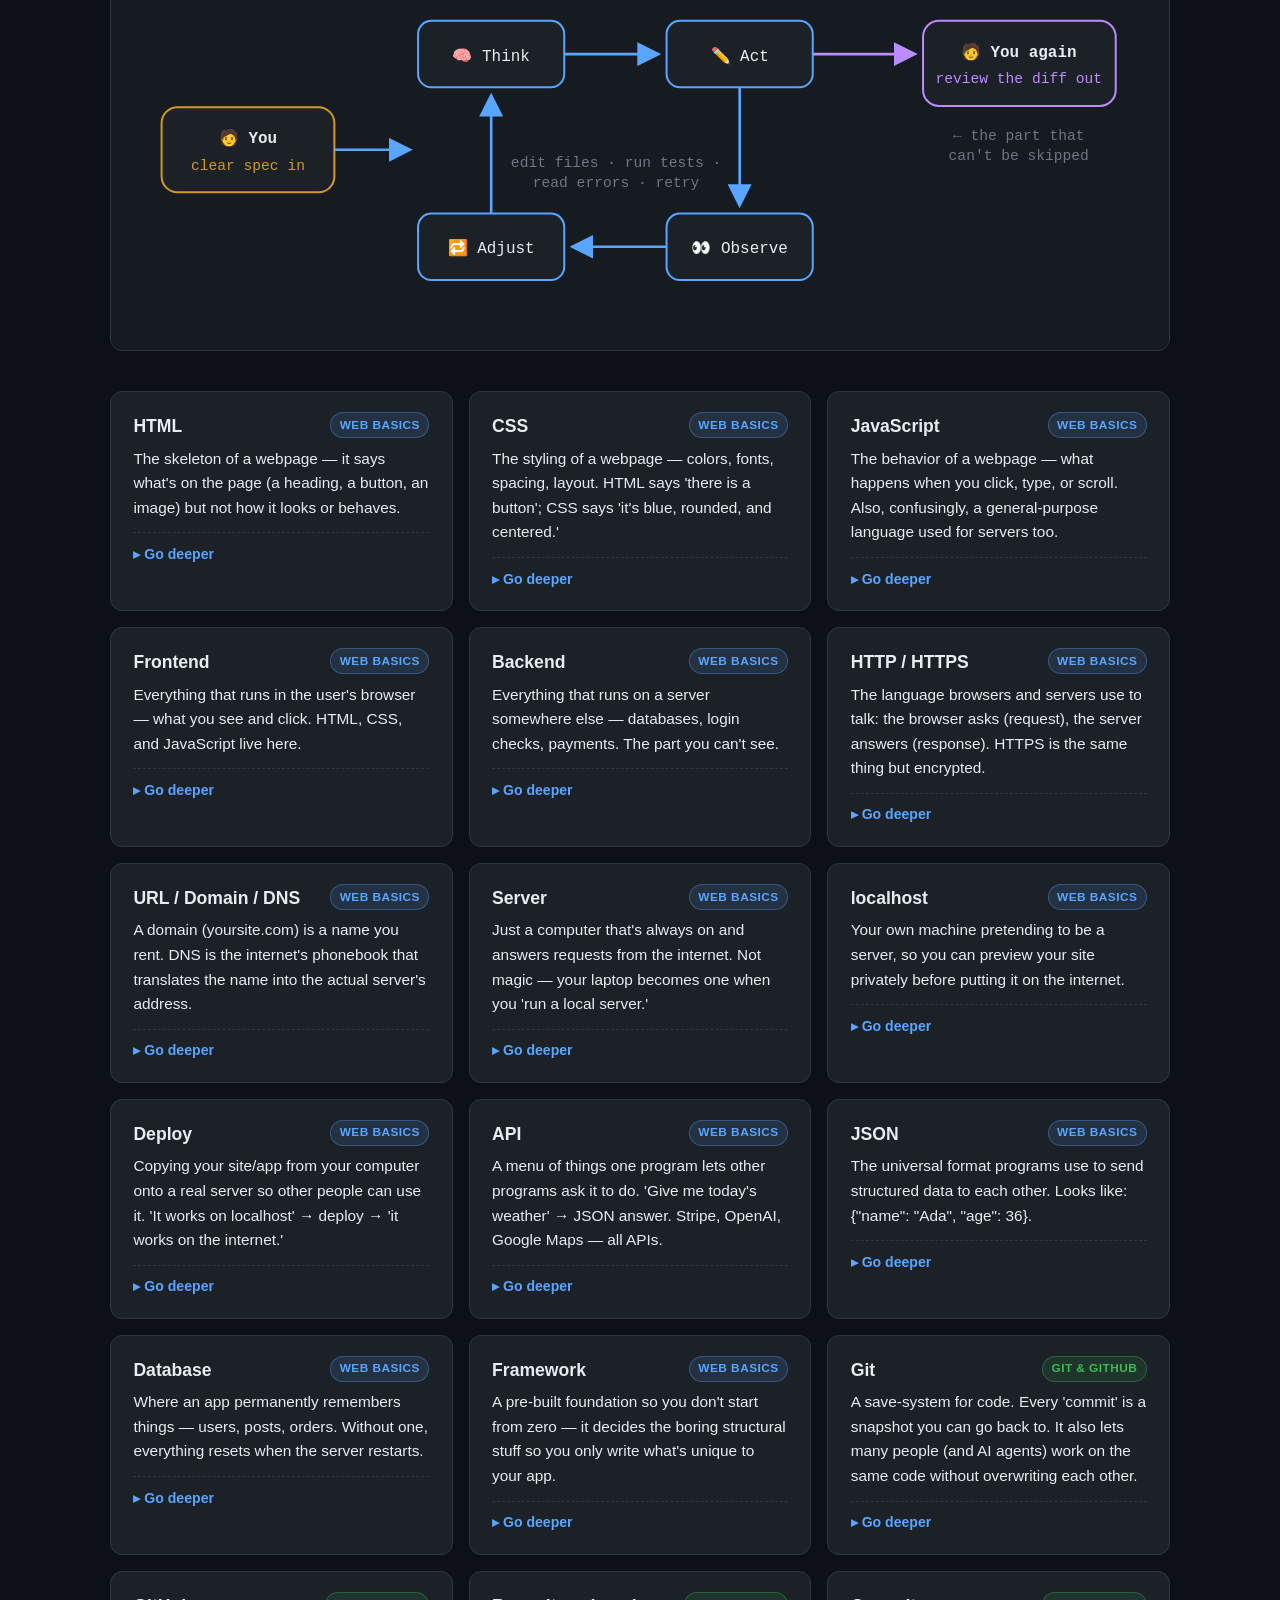
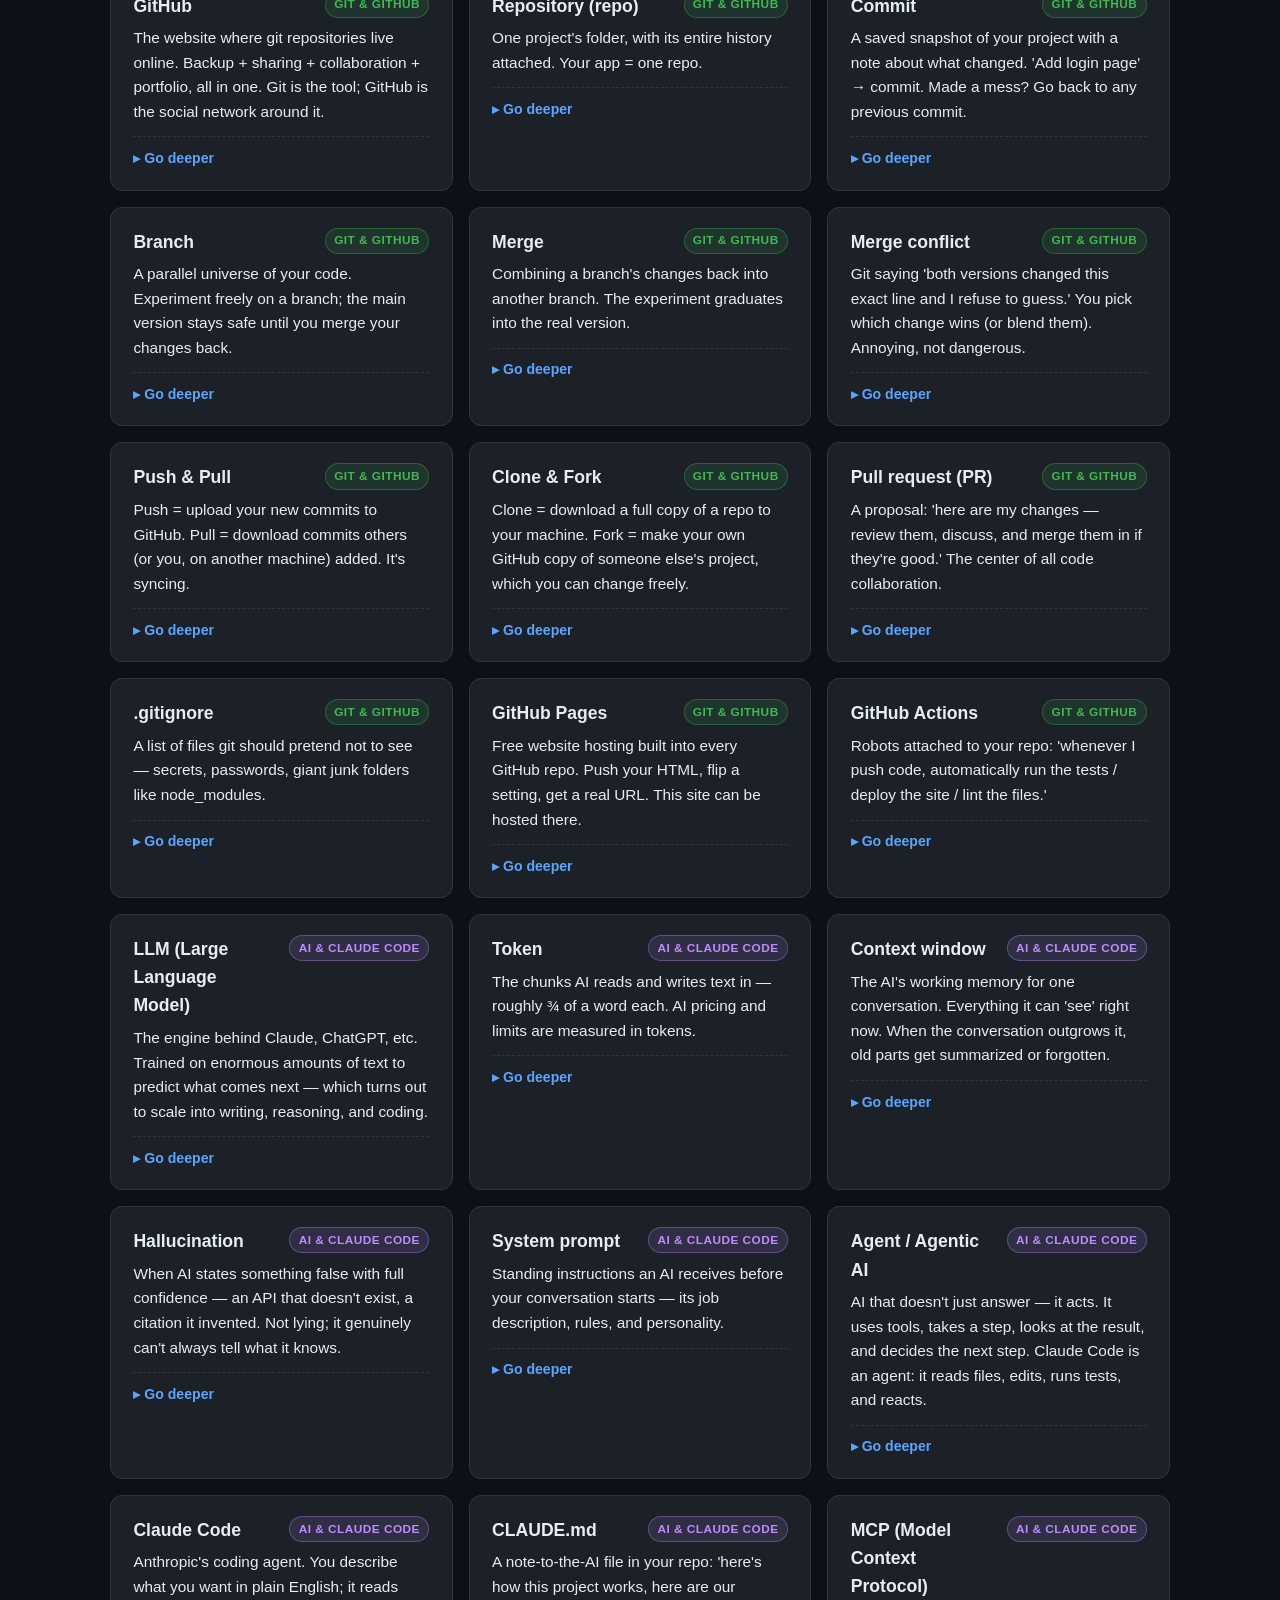
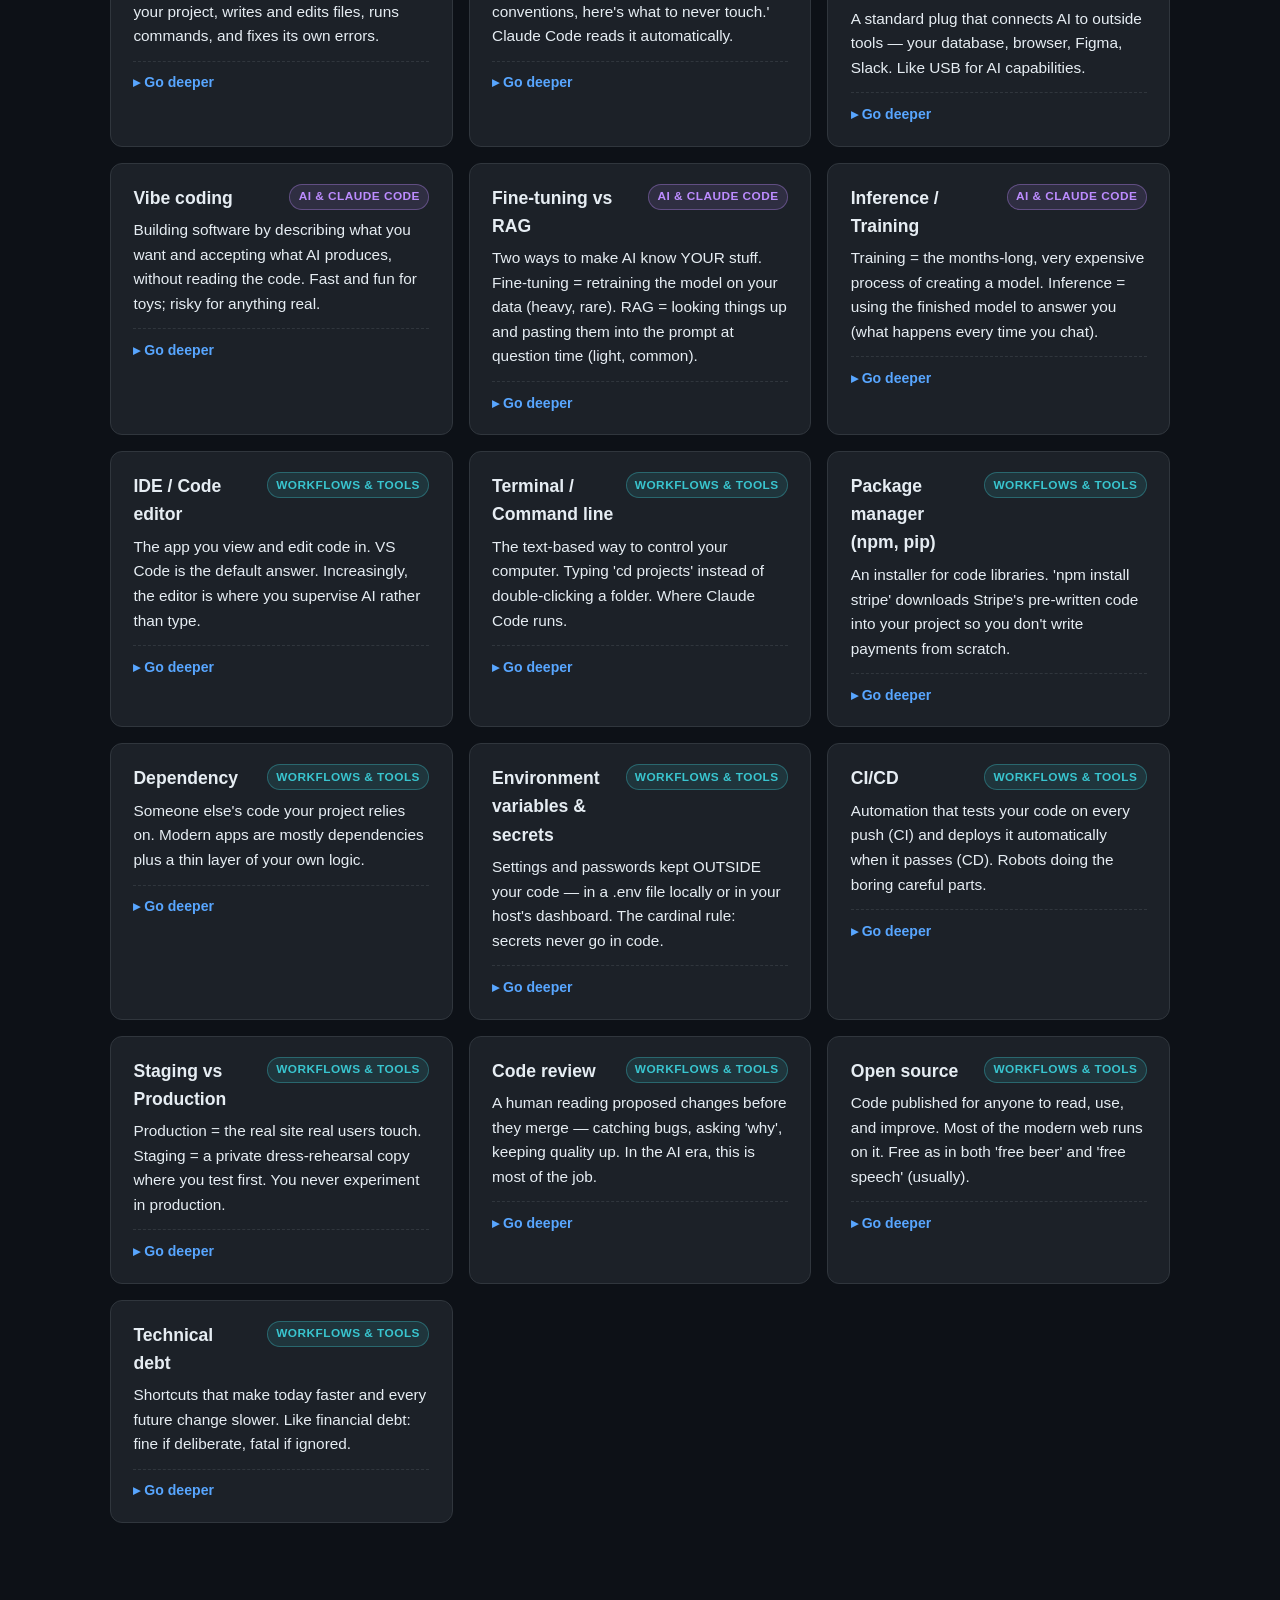
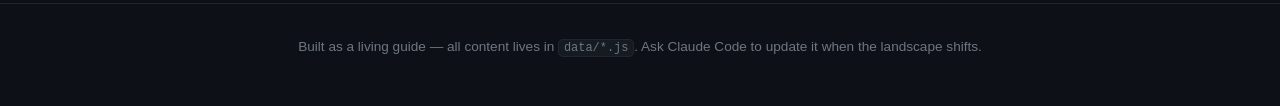
==== commit fdfb0b95: "Update glossary HTTP status label to (200 OK) and adjust vertical position" ====
--- a/glossary.html
+++ b/glossary.html
@@ -59,7 +59,7 @@
         <text x="325" y="78" text-anchor="middle" fill="#3fb950" font-size="12">1 · HTTP request — “GET /home”</text>
         <!-- response arrow -->
         <line x1="450" y1="145" x2="208" y2="145" stroke="#d29922" stroke-width="2" marker-end="url(#ay)"/>
-        <text x="325" y="170" text-anchor="middle" fill="#d29922" font-size="12">2 · response — HTML or JSON (status 200)</text>
+        <text x="325" y="200" text-anchor="middle" fill="#d29922" font-size="12">2 · response — HTML or JSON (200 OK)</text>
         <defs>
           <marker id="ag" markerWidth="9" markerHeight="9" refX="7" refY="4.5" orient="auto"><path d="M0,0 L9,4.5 L0,9 z" fill="#3fb950"/></marker>
           <marker id="ay" markerWidth="9" markerHeight="9" refX="7" refY="4.5" orient="auto"><path d="M0,0 L9,4.5 L0,9 z" fill="#d29922"/></marker>
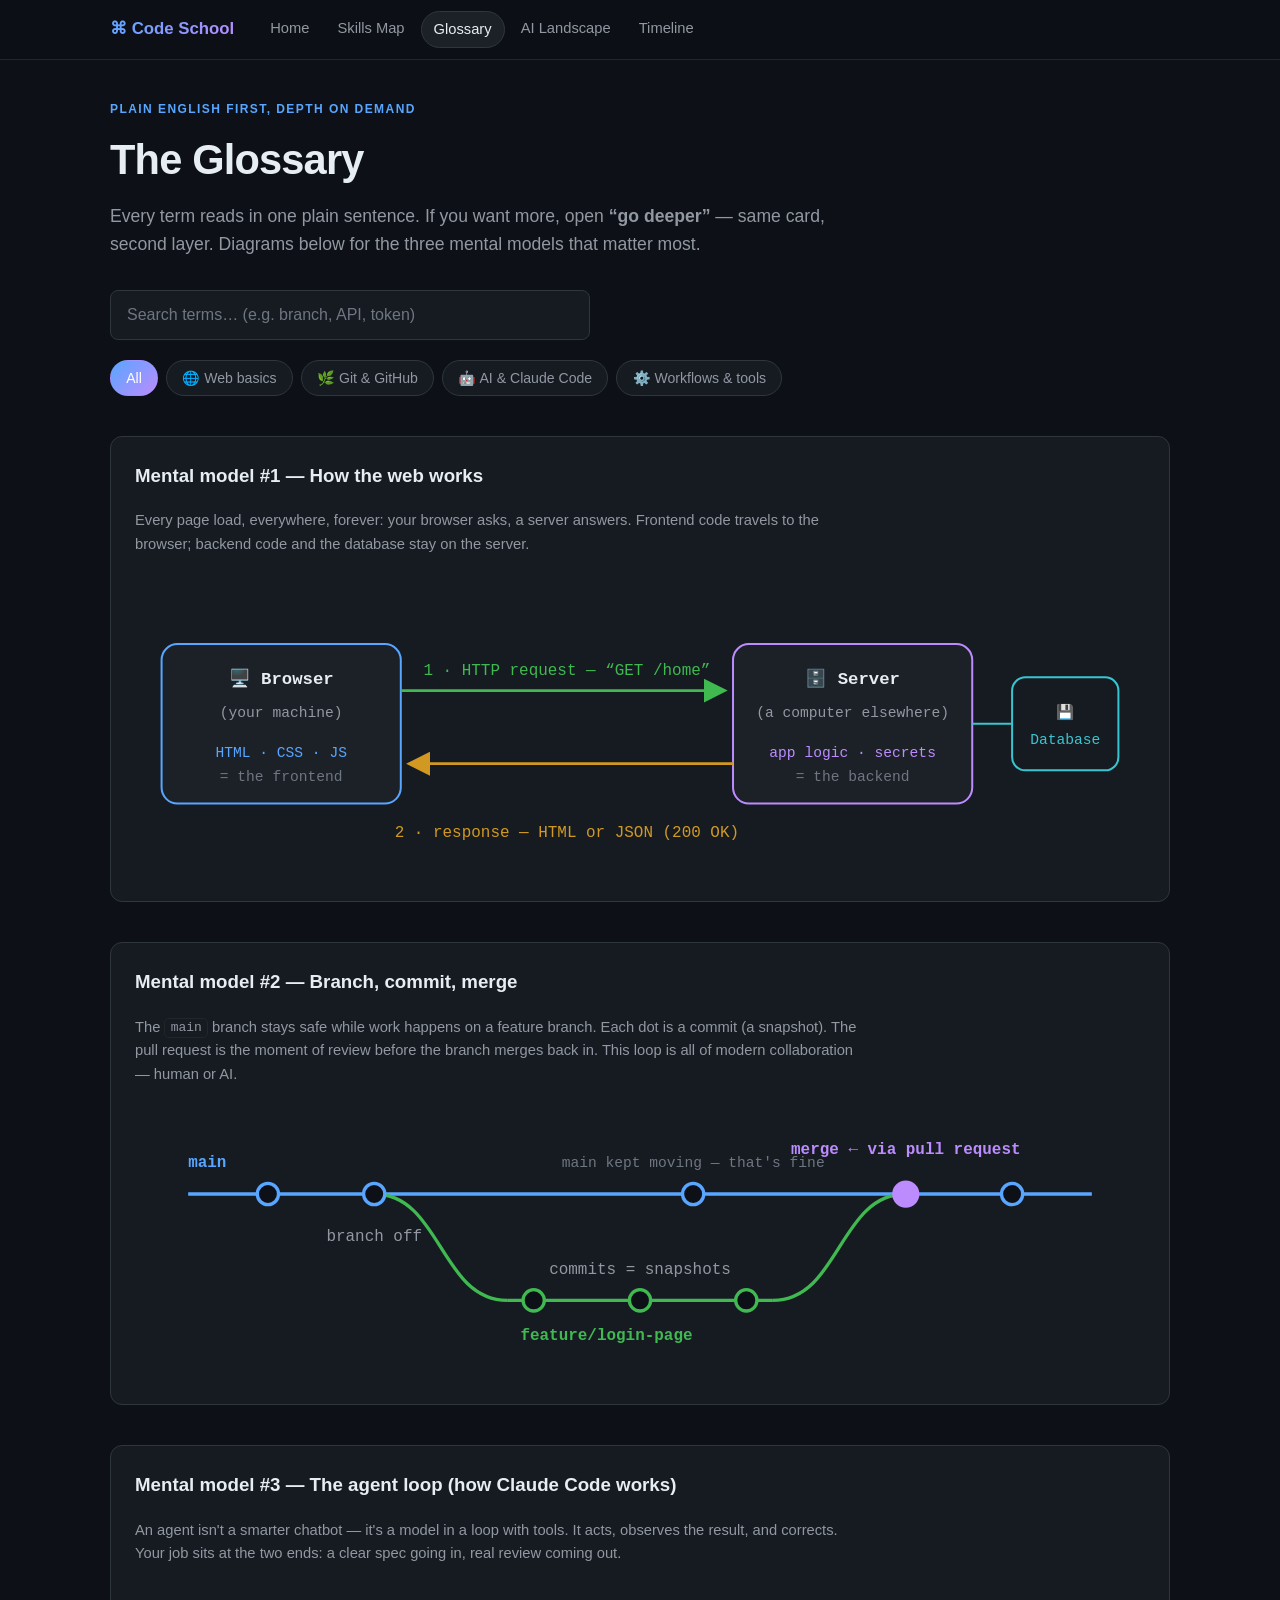
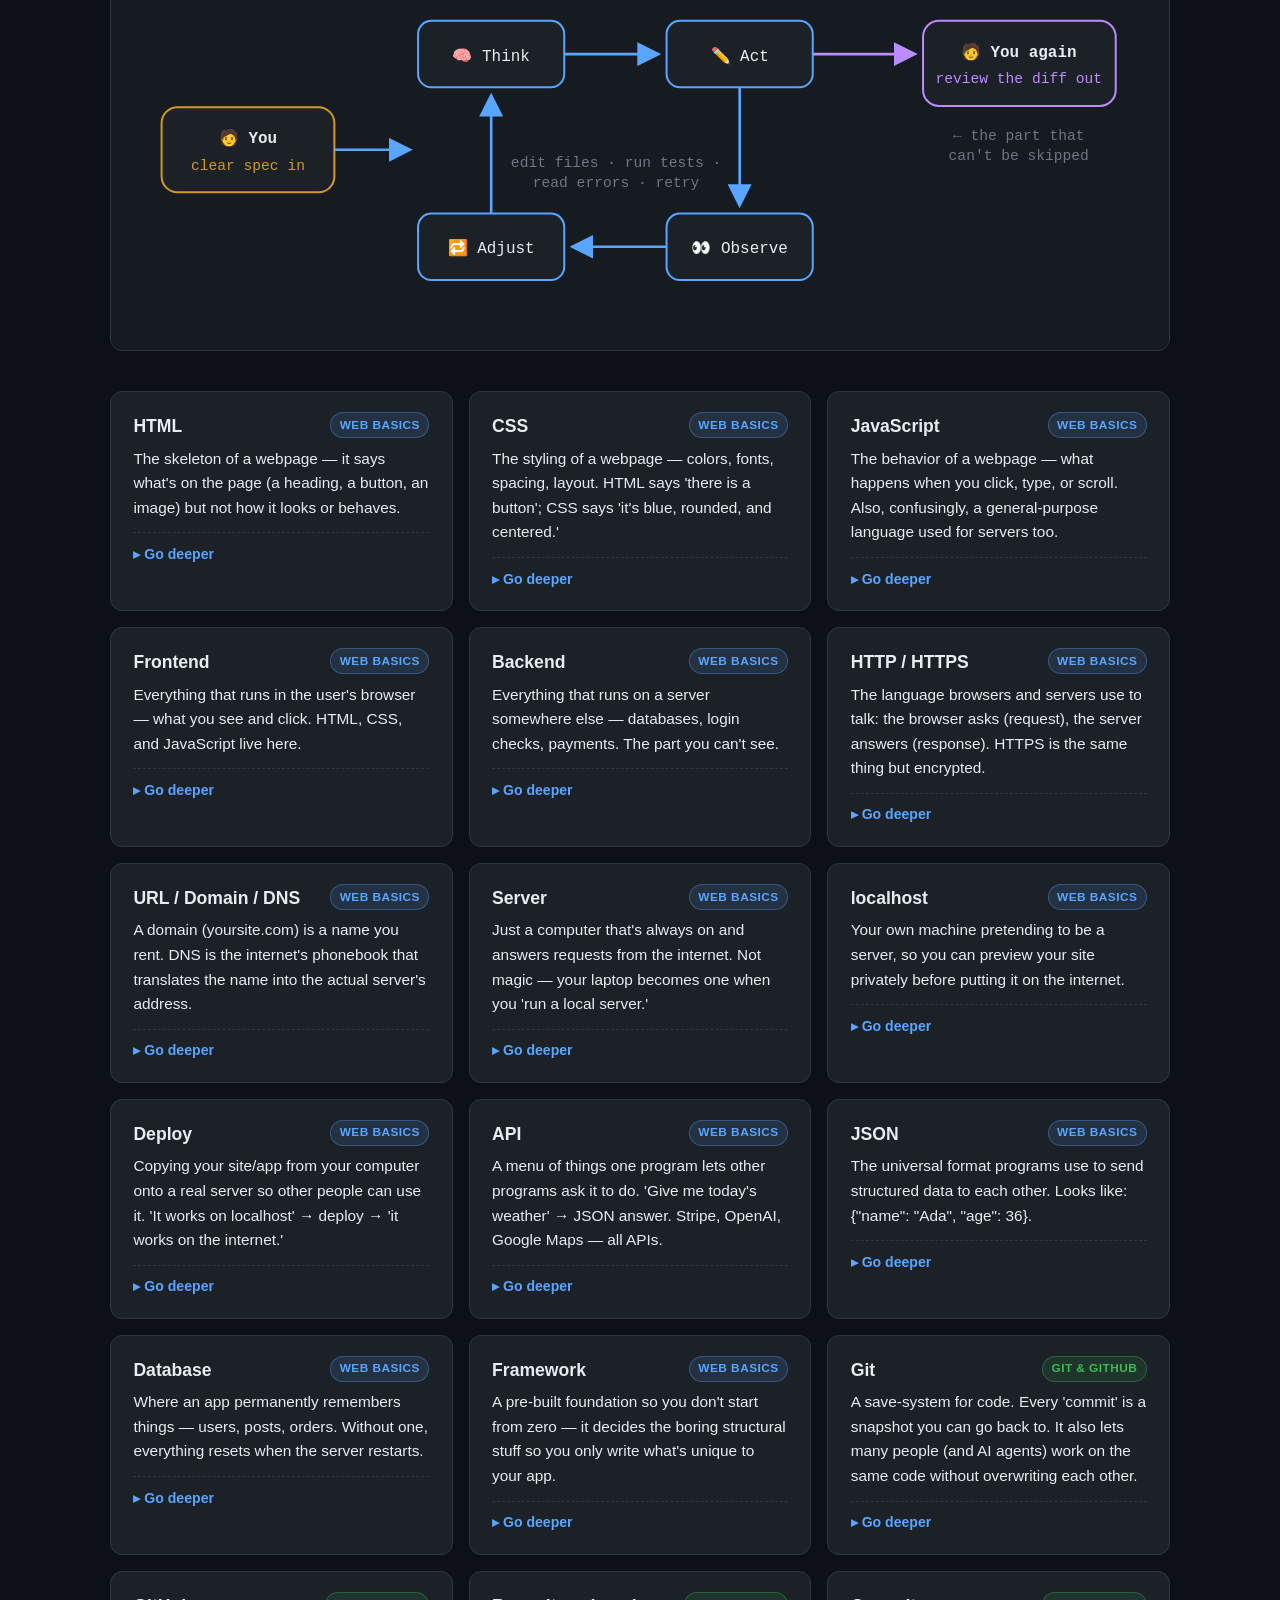
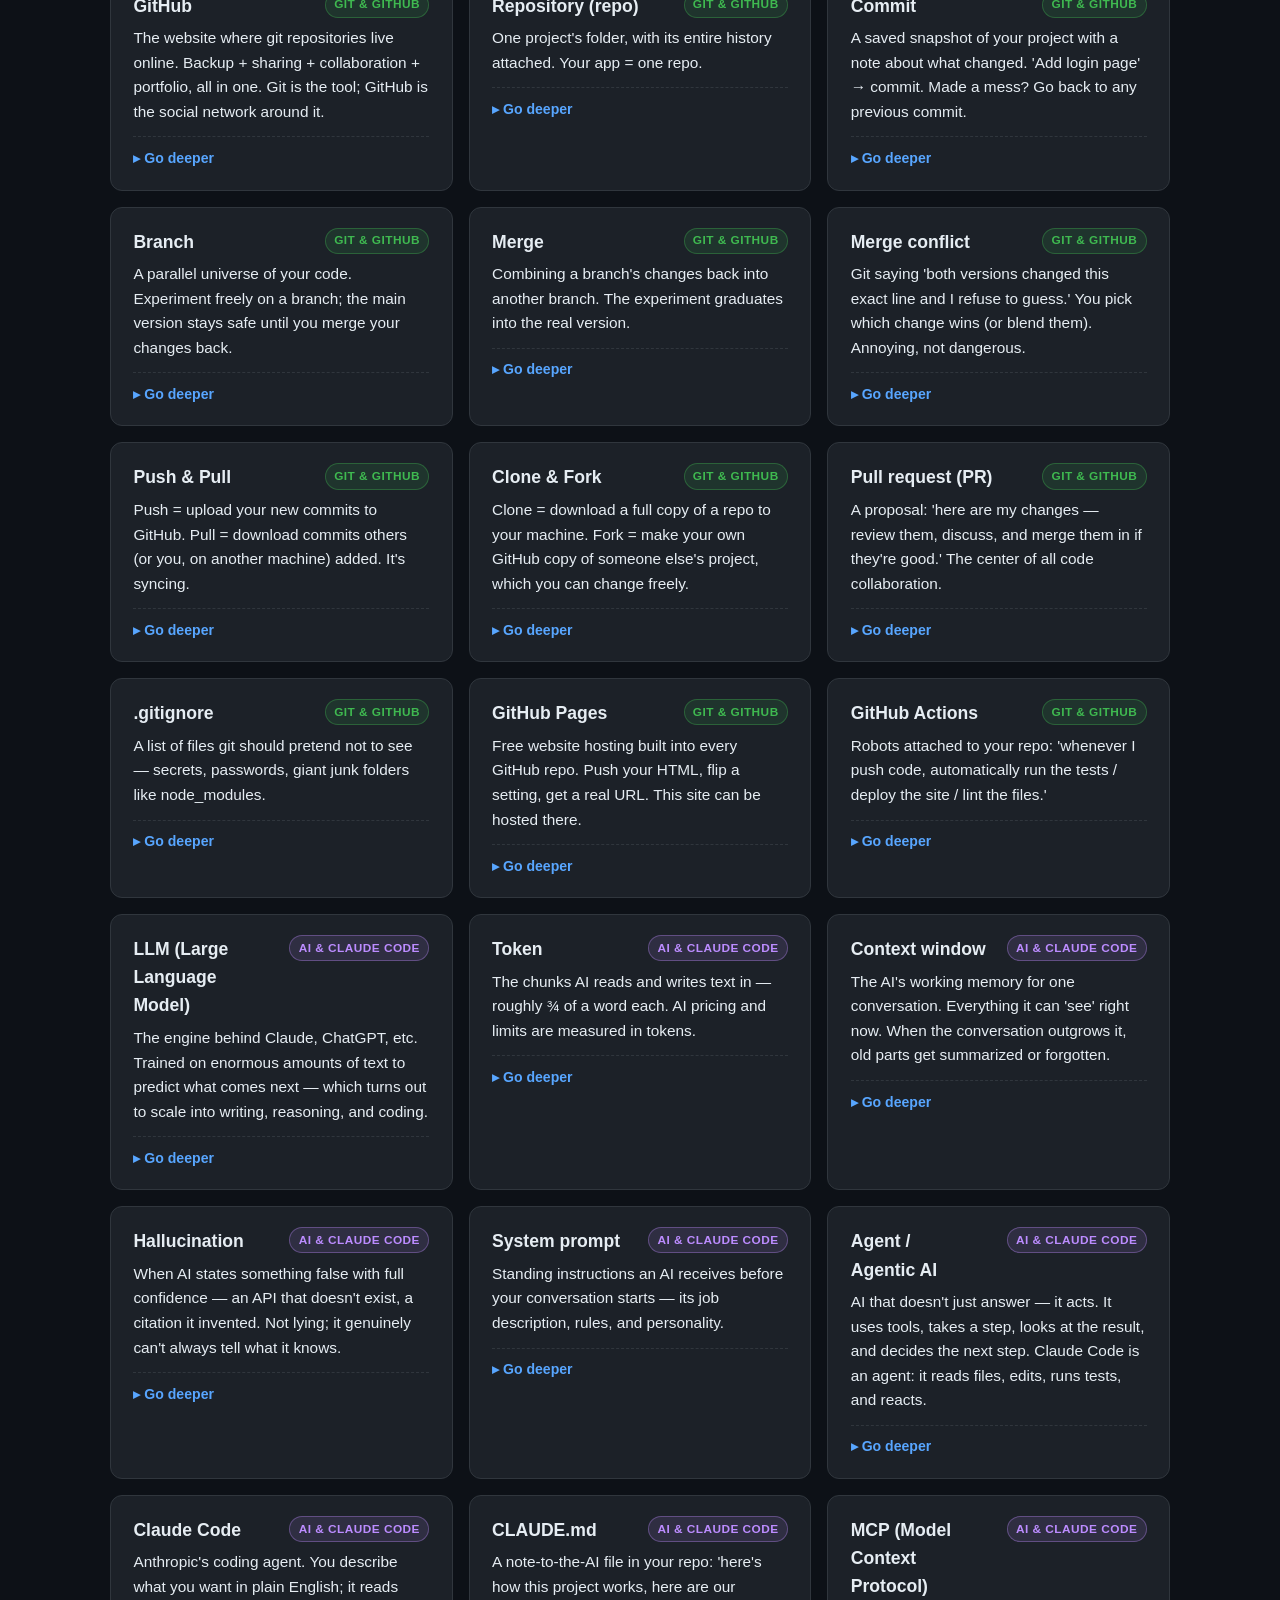
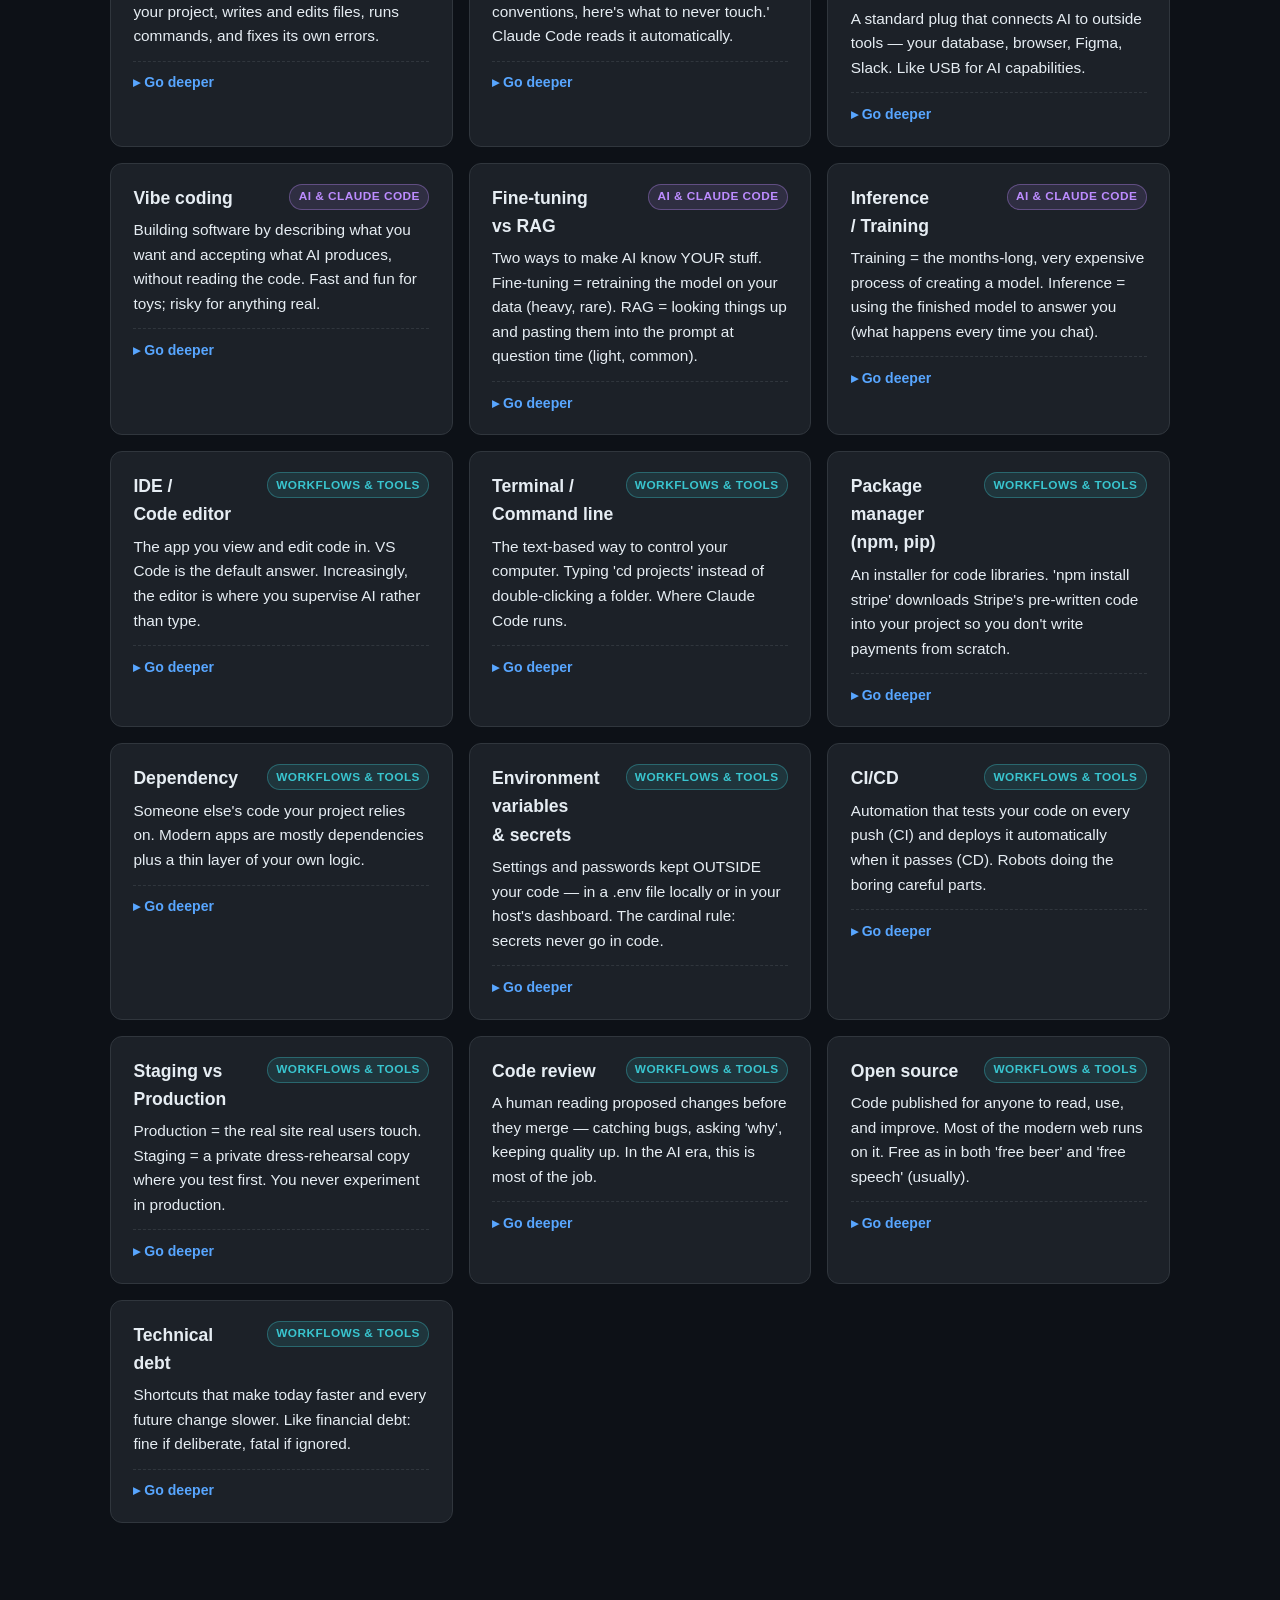
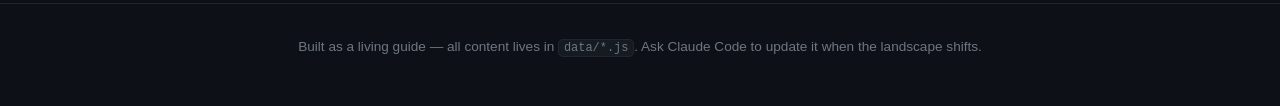
==== commit 50c09c81: "Add polish pack (tap-highlight kill, press states, touch-action, text-wrap) Co-Authored-By: Claude F" ====
--- a/glossary.html
+++ b/glossary.html
@@ -5,6 +5,13 @@
   <meta name="viewport" content="width=device-width, initial-scale=1.0" />
   <title>Glossary — Code School</title>
   <link rel="stylesheet" href="css/style.css" />
+<style id="polish-pack">/* touch + type courtesies (estate pass 2026-08) */
+html{-webkit-text-size-adjust:100%;text-size-adjust:100%}
+html,a,button,summary,label,[role="button"]{-webkit-tap-highlight-color:transparent}
+a,button,summary,[role="button"]{touch-action:manipulation}
+@media (pointer:coarse){a:active,button:active,summary:active,[role="button"]:active{scale:.975}}
+h1,h2,h3{text-wrap:balance}
+</style>
 </head>
 <body data-page="glossary">
 
--- a/css/style.css
+++ b/css/style.css
@@ -516,3 +516,6 @@
 }
 
 .hidden { display: none !important; }
+
+/* reading comfort: balance display text */
+h1, h2, h3 { text-wrap: balance; }
